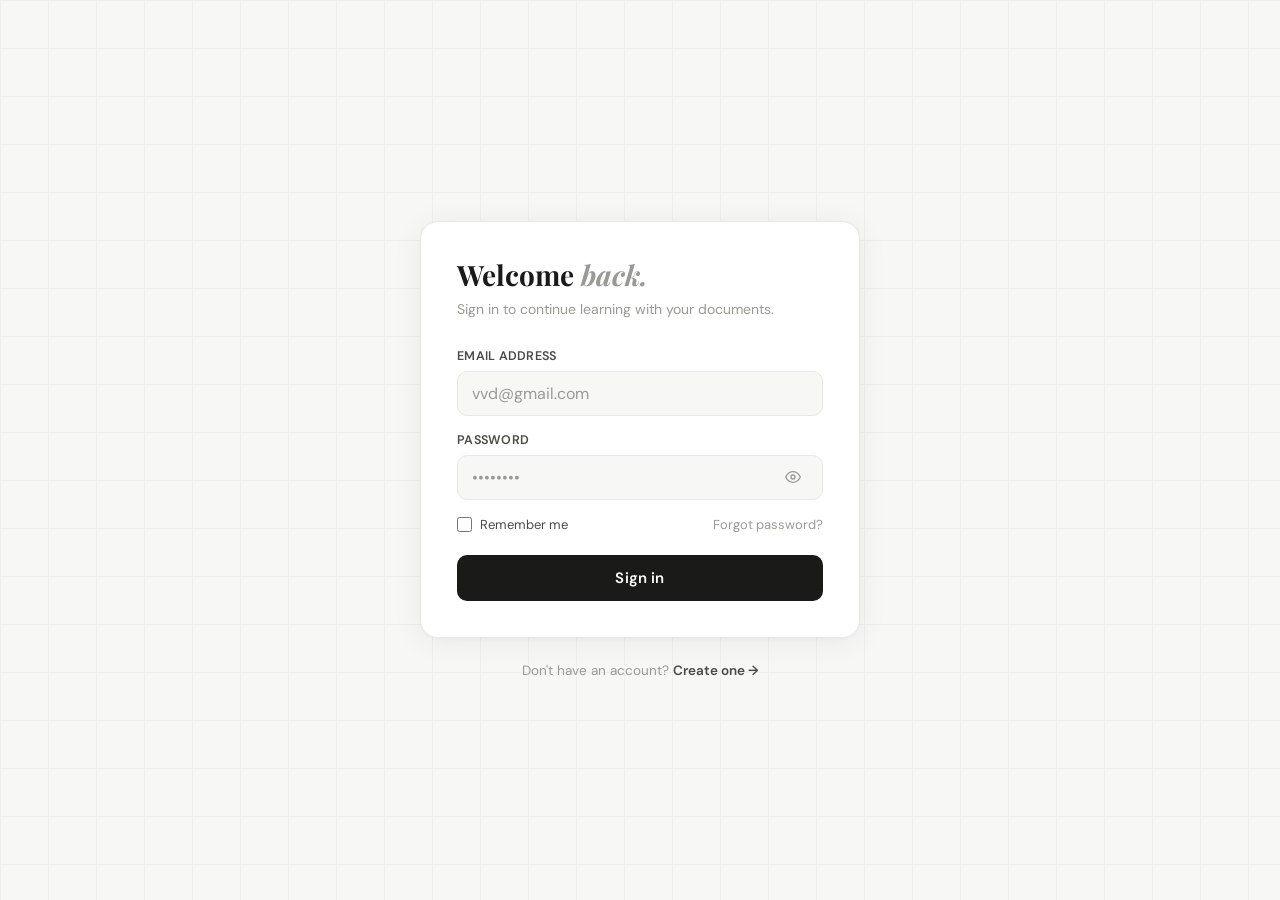
==== pages/auth/login.html @ aece6802 "Initial Commit" ====
<!DOCTYPE html>
<html lang="en">
<head>
  <meta charset="UTF-8" />
  <meta name="viewport" content="width=device-width, initial-scale=1.0" />
  <title>Mabel — Sign In</title>
  <link rel="preconnect" href="https://fonts.googleapis.com">
  <link href="https://fonts.googleapis.com/css2?family=DM+Sans:ital,wght@0,300;0,400;0,500;0,600;1,400&family=DM+Mono:wght@400;500&family=Playfair+Display:ital,wght@0,700;1,600&display=swap" rel="stylesheet">
  <style>
    *, *::before, *::after { box-sizing: border-box; margin: 0; padding: 0; }

    :root {
      --bg: #f7f7f5;
      --surface: #ffffff;
      --border: #e8e8e4;
      --border-strong: #c8c8c2;
      --text: #1a1a18;
      --text-2: #4a4a46;
      --text-3: #9a9a94;
      --green: #3d8c6e;
      --green-bg: #eef7f3;
      --green-border: #c4e2d6;
      --red: #c0392b;
      --red-bg: #fef0ee;
      --red-border: #f5c6c0;
      --radius: 10px;
      --radius-sm: 6px;
      --font: 'DM Sans', sans-serif;
      --mono: 'DM Mono', monospace;
    }

    body {
      font-family: var(--font);
      background: var(--bg);
      color: var(--text);
      min-height: 100vh;
      min-height: 100dvh;
      display: flex;
      align-items: flex-start;
      justify-content: center;
      padding: max(24px, env(safe-area-inset-top))
               max(24px, env(safe-area-inset-right))
               max(24px, env(safe-area-inset-bottom))
               max(24px, env(safe-area-inset-left));
    }
    @media (min-height: 600px) {
      body { align-items: center; }
    }

    body::before {
      content: '';
      position: fixed;
      inset: 0;
      background-image:
        linear-gradient(var(--border) 1px, transparent 1px),
        linear-gradient(90deg, var(--border) 1px, transparent 1px);
      background-size: 48px 48px;
      opacity: 0.55;
      pointer-events: none;
      z-index: 0;
    }

    .auth-wrap {
      position: relative;
      z-index: 1;
      width: 100%;
      max-width: 440px;
      animation: fadeUp 0.38s ease;
    }

    @keyframes fadeUp {
      from { opacity: 0; transform: translateY(10px); }
      to   { opacity: 1; transform: none; }
    }

    .auth-card {
      background: var(--surface);
      border: 1px solid var(--border);
      border-radius: 18px;
      padding: 36px;
      box-shadow: 0 4px 32px rgba(0,0,0,.06), 0 1px 4px rgba(0,0,0,.04);
    }

    .auth-title {
      font-family: 'Playfair Display', Georgia, serif;
      font-size: 28px;
      font-weight: 700;
      color: var(--text);
      line-height: 1.2;
      margin-bottom: 6px;
    }
    .auth-title .gray { color: var(--text-3); font-style: italic; }

    .auth-sub {
      font-size: 14px;
      color: var(--text-3);
      margin-bottom: 28px;
      line-height: 1.6;
    }

    .form-group { margin-bottom: 16px; }
    .form-label {
      display: block;
      font-size: 12.5px;
      font-weight: 600;
      color: var(--text-2);
      margin-bottom: 7px;
      letter-spacing: 0.02em;
      text-transform: uppercase;
    }
    .form-input {
      width: 100%;
      background: var(--bg);
      border: 1px solid var(--border);
      border-radius: var(--radius);
      padding: 11px 14px;
      font-family: var(--font);
      font-size: 16px;
      color: var(--text);
      outline: none;
      transition: border-color 0.15s, box-shadow 0.15s;
      -webkit-appearance: none;
    }
    .form-input::placeholder { color: var(--text-3); }
    .form-input:focus {
      border-color: var(--border-strong);
      box-shadow: 0 0 0 3px rgba(26,26,24,.05);
      background: white;
    }

    .input-wrap { position: relative; }
    .input-wrap .form-input { padding-right: 44px; }
    .pw-toggle {
      position: absolute; right: 8px; top: 50%; transform: translateY(-50%);
      background: none; border: none; cursor: pointer;
      color: var(--text-3); display: grid; place-items: center;
      padding: 8px; border-radius: 4px; transition: color 0.12s;
      min-width: 44px; min-height: 44px;
    }
    .pw-toggle:hover { color: var(--text-2); }

    .form-row {
      display: flex;
      align-items: center;
      justify-content: space-between;
      margin-bottom: 22px;
      margin-top: 4px;
    }
    .form-check {
      display: flex; align-items: center; gap: 8px;
      font-size: 13px; color: var(--text-2); cursor: pointer;
      user-select: none;
    }
    .form-check input[type="checkbox"] {
      width: 15px; height: 15px;
      accent-color: var(--text);
      cursor: pointer; flex-shrink: 0;
    }
    .form-forgot {
      font-size: 13px; color: var(--text-3);
      text-decoration: none; transition: color 0.12s;
    }
    .form-forgot:hover { color: var(--text-2); }

    .form-error {
      display: none;
      align-items: center;
      gap: 8px;
      background: var(--red-bg);
      border: 1px solid var(--red-border);
      border-radius: var(--radius-sm);
      padding: 10px 12px;
      font-size: 13px;
      color: var(--red);
      margin-bottom: 18px;
      animation: fadeUp 0.2s ease;
    }
    .form-error.visible { display: flex; }

    .btn-primary {
      width: 100%;
      background: var(--text);
      color: white;
      border: none;
      border-radius: var(--radius);
      padding: 13px;
      font-family: var(--font);
      font-size: 15px;
      font-weight: 600;
      cursor: pointer;
      transition: opacity 0.15s, transform 0.1s;
      letter-spacing: 0.01em;
      display: flex; align-items: center; justify-content: center; gap: 8px;
    }
    .btn-primary:hover:not(:disabled) { opacity: 0.87; }
    .btn-primary:active:not(:disabled) { transform: scale(0.99); }
    .btn-primary:disabled { opacity: 0.35; cursor: not-allowed; }

    .btn-spinner {
      display: none;
      width: 16px; height: 16px;
      border: 2px solid rgba(255,255,255,0.35);
      border-top-color: white;
      border-radius: 50%;
      animation: spin 0.65s linear infinite;
    }
    @keyframes spin { to { transform: rotate(360deg); } }
    .btn-primary.loading .btn-text { display: none; }
    .btn-primary.loading .btn-spinner { display: block; }

    .auth-footer {
      text-align: center;
      margin-top: 24px;
      font-size: 13.5px;
      color: var(--text-3);
    }
    .auth-footer a {
      color: var(--text-2); font-weight: 600;
      text-decoration: none;
    }
    .auth-footer a:hover { color: var(--text); }

    @media (max-width: 600px) {
      .auth-card { padding: 24px 18px; border-radius: 14px; }
      .auth-title { font-size: 24px; }
      .auth-wrap { padding-top: 16px; padding-bottom: 16px; }
      .form-row { flex-wrap: wrap; gap: 10px; }
    }
  </style>
</head>
<body>
  <div class="auth-wrap">
    <div class="auth-card">
      <h1 class="auth-title">Welcome <span class="gray">back.</span></h1>
      <p class="auth-sub">Sign in to continue learning with your documents.</p>

      <div class="form-error" id="form-error">
        <svg width="14" height="14" viewBox="0 0 24 24" fill="none" stroke="currentColor" stroke-width="2.5" stroke-linecap="round"><circle cx="12" cy="12" r="10"/><line x1="12" y1="8" x2="12" y2="12"/><line x1="12" y1="16" x2="12.01" y2="16"/></svg>
        <span id="error-text">Invalid email or password.</span>
      </div>

      <form id="login-form" novalidate>
        <div class="form-group">
          <label class="form-label" for="email">Email address</label>
          <input class="form-input" type="email" id="email" placeholder="vvd@gmail.com" autocomplete="email" />
        </div>

        <div class="form-group">
          <label class="form-label" for="password">Password</label>
          <div class="input-wrap">
            <input class="form-input" type="password" id="password" placeholder="••••••••" autocomplete="current-password" />
            <button type="button" class="pw-toggle" id="pw-toggle" aria-label="Toggle password visibility">
              <svg id="eye-icon" width="16" height="16" viewBox="0 0 24 24" fill="none" stroke="currentColor" stroke-width="2" stroke-linecap="round" stroke-linejoin="round"><path d="M1 12s4-8 11-8 11 8 11 8-4 8-11 8-11-8-11-8z"/><circle cx="12" cy="12" r="3"/></svg>
            </button>
          </div>
        </div>

        <div class="form-row">
          <label class="form-check">
            <input type="checkbox" id="remember" />
            Remember me
          </label>
          <a href="#" class="form-forgot">Forgot password?</a>
        </div>

        <button type="submit" class="btn-primary" id="submit-btn">
          <span class="btn-text">Sign in</span>
          <div class="btn-spinner"></div>
        </button>
      </form>

    </div>

    <div class="auth-footer">
      Don't have an account? <a href="register.html">Create one →</a>
    </div>
  </div>

  <script>
    // Password toggle
    const pwToggle = document.getElementById('pw-toggle');
    const pwInput  = document.getElementById('password');
    const eyeIcon  = document.getElementById('eye-icon');
    let visible = false;
    pwToggle.addEventListener('click', () => {
      visible = !visible;
      pwInput.type = visible ? 'text' : 'password';
      eyeIcon.innerHTML = visible
        ? '<path d="M17.94 17.94A10.07 10.07 0 0 1 12 20c-7 0-11-8-11-8a18.45 18.45 0 0 1 5.06-5.94M9.9 4.24A9.12 9.12 0 0 1 12 4c7 0 11 8 11 8a18.5 18.5 0 0 1-2.16 3.19m-6.72-1.07a3 3 0 1 1-4.24-4.24"/><line x1="1" y1="1" x2="23" y2="23"/>'
        : '<path d="M1 12s4-8 11-8 11 8 11 8-4 8-11 8-11-8-11-8z"/><circle cx="12" cy="12" r="3"/>';
    });

    // Form submit
    const form      = document.getElementById('login-form');
    const submitBtn = document.getElementById('submit-btn');
    const errorBox  = document.getElementById('form-error');
    const errorText = document.getElementById('error-text');

    form.addEventListener('submit', async e => {
      e.preventDefault();
      errorBox.classList.remove('visible');

      const email    = document.getElementById('email').value.trim();
      const password = document.getElementById('password').value;

      if (!email || !password) {
        errorText.textContent = 'Please fill in all fields.';
        errorBox.classList.add('visible');
        return;
      }
      if (!email.includes('@')) {
        errorText.textContent = 'Please enter a valid email address.';
        errorBox.classList.add('visible');
        return;
      }

      submitBtn.classList.add('loading');
      submitBtn.disabled = true;

      try {
        const res = await fetch('http://localhost:8000/api/auth/login', {
          method: 'POST',
          headers: { 'Content-Type': 'application/json' },
          body: JSON.stringify({ email, password })
        });

        const data = await res.json();

        if (!res.ok) {
          errorText.textContent = data.detail || 'Invalid email or password.';
          errorBox.classList.add('visible');
          return;
        }

        // store token and user info
        localStorage.setItem('token', data.access_token);
        localStorage.setItem('user_id', data.user_id);
        localStorage.setItem('first_name', data.first_name);
        localStorage.setItem('email', data.email);

        window.location.href = '../views/chat.html';

      } catch (err) {
        errorText.textContent = 'Could not connect to server. Try again.';
        errorBox.classList.add('visible');
      } finally {
        submitBtn.classList.remove('loading');
        submitBtn.disabled = false;
      }
    });
  </script>
</body>
</html>
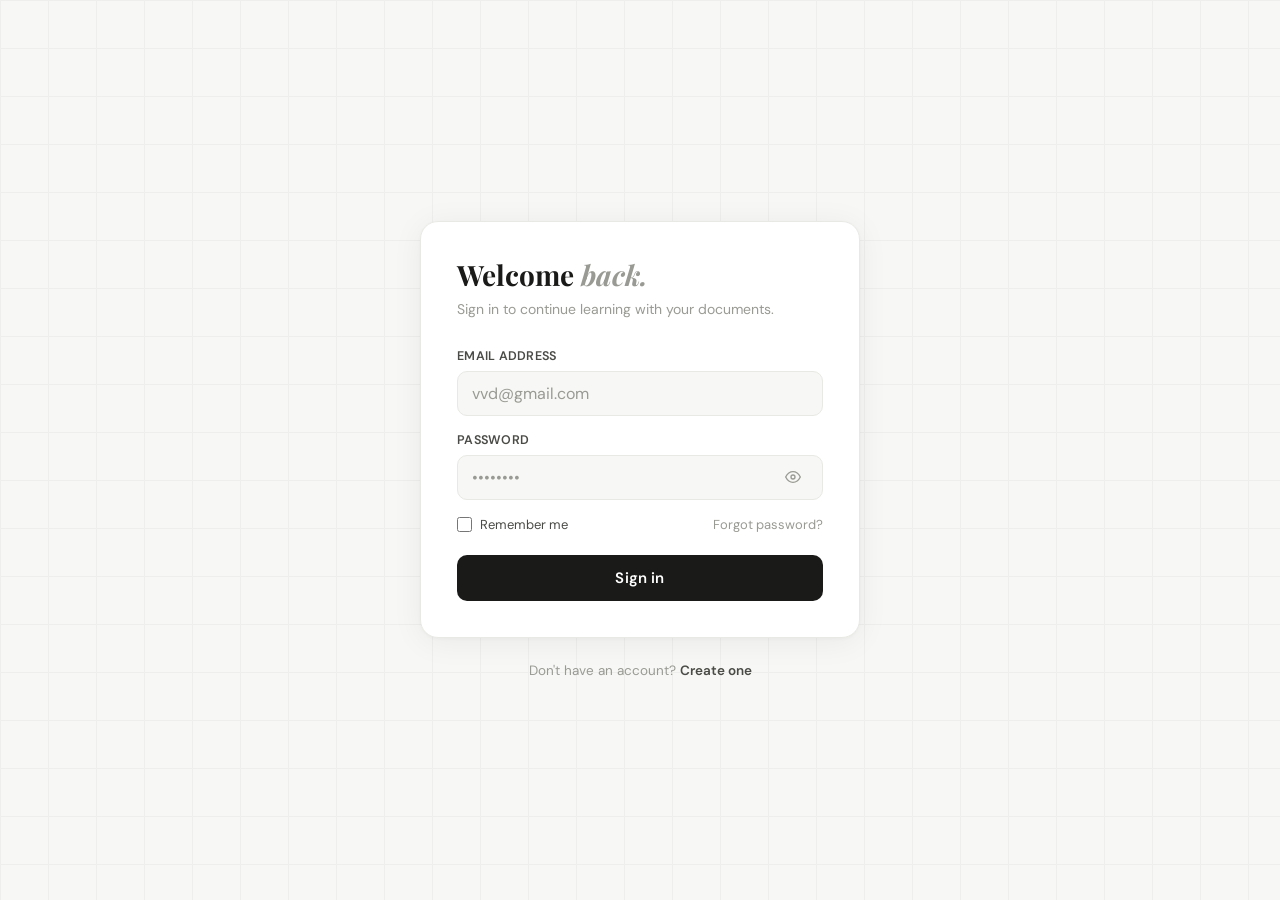
==== commit 60c42eec: "auth routing changes for vercel" ====
--- a/pages/auth/login.html
+++ b/pages/auth/login.html
@@ -272,7 +272,7 @@
     </div>
 
     <div class="auth-footer">
-      Don't have an account? <a href="register.html">Create one →</a>
+      Don't have an account? <a href="/auth/register.html">Create one</a>
     </div>
   </div>
 
@@ -338,7 +338,7 @@
         localStorage.setItem('first_name', data.first_name);
         localStorage.setItem('email', data.email);
 
-        window.location.href = '../views/chat.html';
+        window.location.href = '/views/chat.html';
 
       } catch (err) {
         errorText.textContent = 'Could not connect to server. Try again.';
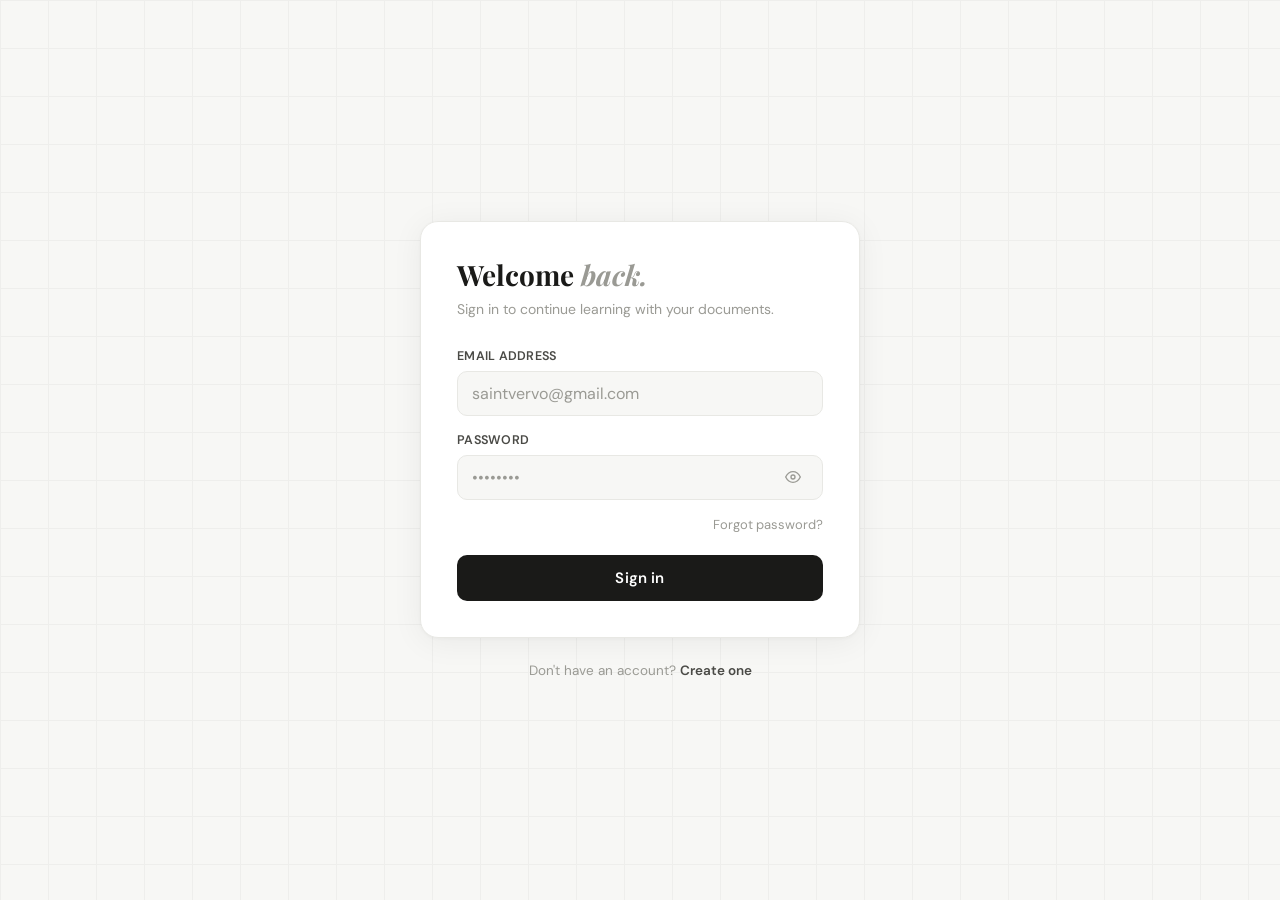
==== commit ee1f894f: "auth pages cleanup" ====
--- a/pages/auth/login.html
+++ b/pages/auth/login.html
@@ -242,7 +242,7 @@
       <form id="login-form" novalidate>
         <div class="form-group">
           <label class="form-label" for="email">Email address</label>
-          <input class="form-input" type="email" id="email" placeholder="vvd@gmail.com" autocomplete="email" />
+          <input class="form-input" type="email" id="email" placeholder="saintvervo@gmail.com" autocomplete="email" />
         </div>
 
         <div class="form-group">
@@ -257,8 +257,8 @@
 
         <div class="form-row">
           <label class="form-check">
-            <input type="checkbox" id="remember" />
-            Remember me
+            <!-- <input type="checkbox" id="remember" />
+            Remember me -->
           </label>
           <a href="#" class="form-forgot">Forgot password?</a>
         </div>
